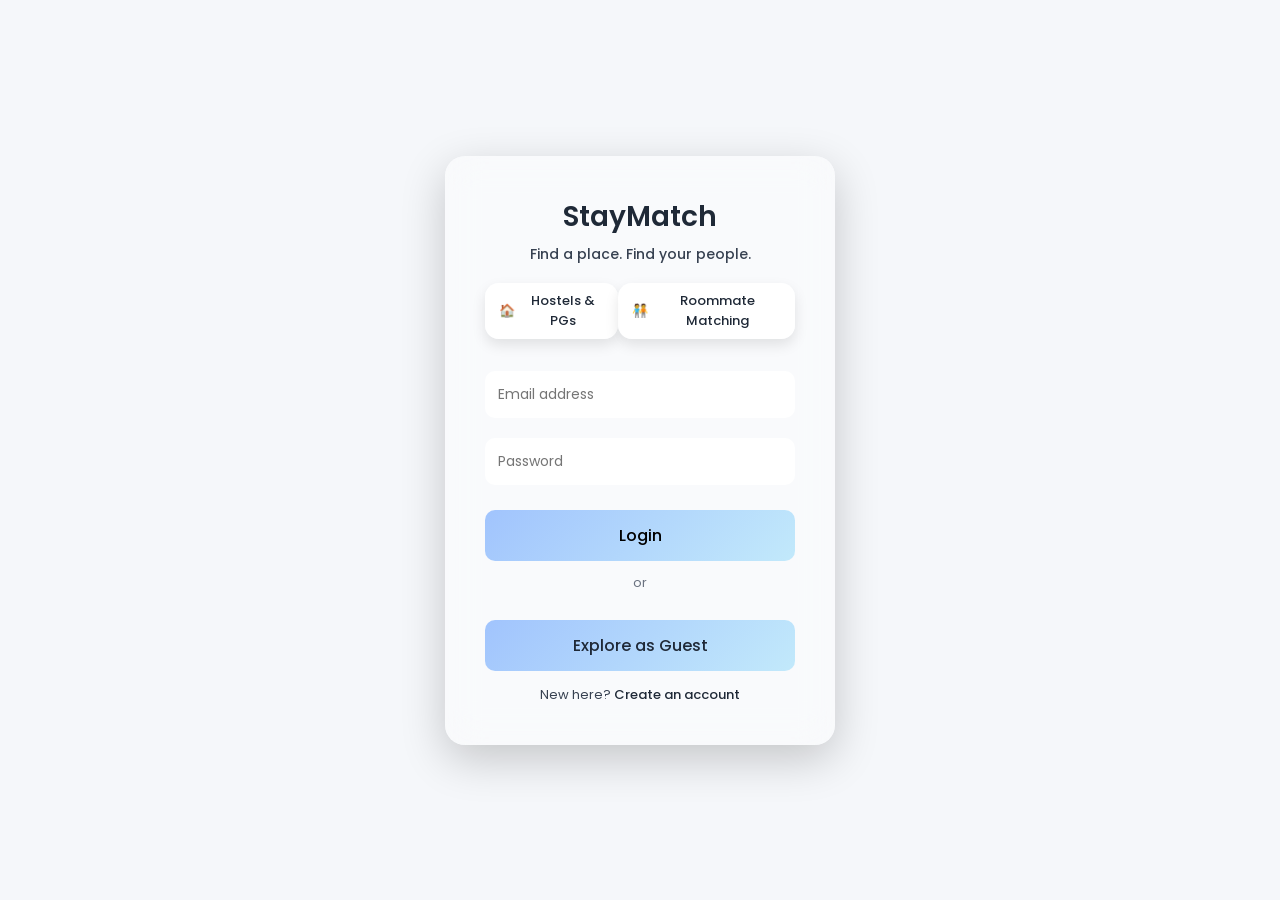
==== index.html @ e63fee82 "Add files via upload" ====
<!DOCTYPE html>
<html lang="en">
<head>
  <meta charset="UTF-8">
  <title>StayMatch | Hostel & Roommate Finder</title>

  <!-- Google Font -->
  <link href="https://fonts.googleapis.com/css2?family=Poppins:wght@300;400;500;600&display=swap" rel="stylesheet">

  <link rel="stylesheet" href="style.css">
</head>
<body>

  <!-- Background -->
  <div class="background"></div>

  <!-- Login Card -->
  <div class="login-card">
    <h1>StayMatch</h1>
    <p class="tagline">Find a place. Find your people.</p>

    <!-- Feature indicators -->
    <div class="features">
      <div class="feature">🏠 <span>Hostels & PGs</span></div>
      <div class="feature">🧑‍🤝‍🧑 <span>Roommate Matching</span></div>
    </div>

    <input type="email" placeholder="Email address">
    <input type="password" placeholder="Password">

    <button>Login</button>

    <span class="divider">or</span>

    <button class="guest-btn">Explore as Guest</button>

    <div class="bottom-text">
      New here? <a href="#">Create an account</a>
    </div>
  </div>

</body>
</html>
---- style.css ----
* {
  margin: 0;
  padding: 0;
  box-sizing: border-box;
  font-family: 'Poppins', sans-serif;
}

body {
  height: 100vh;
  display: flex;
  justify-content: center;
  align-items: center;
  background: #f5f7fa;
  overflow: hidden;
}

/* SHARED LIVING BACKGROUND */
.background {
  position: absolute;
  width: 100%;
  height: 100%;
  background: url('https://images.unsplash.com/photo-1600585154340-be6161a56a0c?auto=format&fit=crop&w=1600&q=80');
  background-size: cover;
  background-position: center;
  filter: brightness(0.85);
  z-index: -1;
}

/* GLASS LOGIN CARD */
.login-card {
  width: 390px;
  padding: 40px;
  border-radius: 20px;
  background: rgba(255, 255, 255, 0.4);
  backdrop-filter: blur(18px);
  box-shadow: 0 14px 45px rgba(0,0,0,0.2);
  text-align: center;
  animation: fadeUp 0.8s ease;
}

/* Entry animation */
@keyframes fadeUp {
  from {
    opacity: 0;
    transform: translateY(25px);
  }
  to {
    opacity: 1;
    transform: translateY(0);
  }
}

.login-card h1 {
  font-size: 28px;
  font-weight: 600;
  color: #1f2937;
  margin-bottom: 6px;
}

.tagline {
  font-size: 14px;
  color: #374151;
  margin-bottom: 18px;
  font-weight: 500;
}

/* Feature chips */
.features {
  display: flex;
  justify-content: space-between;
  margin-bottom: 22px;
}

.feature {
  background: rgba(255,255,255,0.9);
  padding: 8px 14px;
  border-radius: 14px;
  font-size: 13px;
  display: flex;
  align-items: center;
  gap: 6px;
  box-shadow: 0 6px 14px rgba(0,0,0,0.1);
}

.feature span {
  font-weight: 500;
  color: #1f2937;
}

.login-card input {
  width: 100%;
  padding: 13px;
  margin: 10px 0;
  border-radius: 10px;
  border: none;
  outline: none;
  background: rgba(255,255,255,0.95);
  font-size: 14px;
}

/* Buttons */
.login-card button {
  width: 100%;
  padding: 13px;
  margin-top: 15px;
  border-radius: 10px;
  border: none;
  font-size: 16px;
  font-weight: 500;
  cursor: pointer;
  background: linear-gradient(135deg, #a1c4fd, #c2e9fb);
  transition: all 0.3s ease;
}

.login-card button:hover {
  transform: scale(1.04);
  box-shadow: 0 10px 22px rgba(0,0,0,0.18);
}

.guest-btn {
  background: rgba(255,255,255,0.95);
  color: #1f2937;
}

.divider {
  display: block;
  margin: 12px 0;
  color: #6b7280;
  font-size: 13px;
}

.bottom-text {
  margin-top: 14px;
  font-size: 13px;
  color: #374151;
}

.bottom-text a {
  color: #1f2937;
  font-weight: 500;
  text-decoration: none;
}
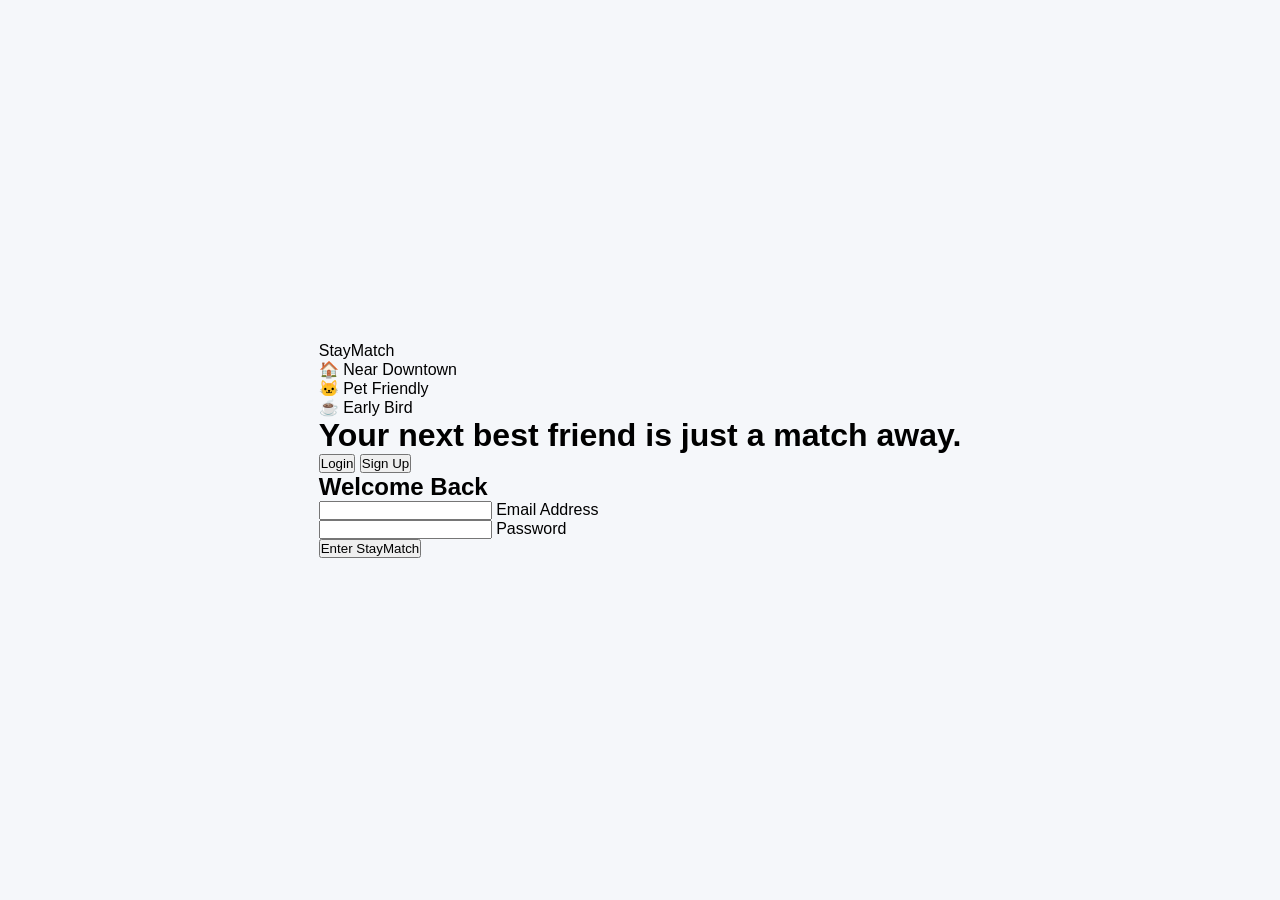
==== commit e8f32ee6: "updated the login page after signing up" ====
--- a/index.html
+++ b/index.html
@@ -1,43 +1,92 @@
 <!DOCTYPE html>
 <html lang="en">
 <head>
-  <meta charset="UTF-8">
-  <title>StayMatch | Hostel & Roommate Finder</title>
+<meta charset="UTF-8">
+<meta name="viewport" content="width=device-width, initial-scale=1.0">
+<title>StayMatch | Find Your Human</title>
 
-  <!-- Google Font -->
-  <link href="https://fonts.googleapis.com/css2?family=Poppins:wght@300;400;500;600&display=swap" rel="stylesheet">
+<link rel="stylesheet" href="style.css">
 
-  <link rel="stylesheet" href="style.css">
+<link href="https://fonts.googleapis.com/css2?family=Outfit:wght@300;400;600&display=swap" rel="stylesheet">
+
 </head>
+
 <body>
 
-  <!-- Background -->
-  <div class="background"></div>
+<div class="main-container">
 
-  <!-- Login Card -->
-  <div class="login-card">
-    <h1>StayMatch</h1>
-    <p class="tagline">Find a place. Find your people.</p>
+<div class="visual-side">
 
-    <!-- Feature indicators -->
-    <div class="features">
-      <div class="feature">🏠 <span>Hostels & PGs</span></div>
-      <div class="feature">🧑‍🤝‍🧑 <span>Roommate Matching</span></div>
-    </div>
+<div class="logo">Stay<span>Match</span></div>
 
-    <input type="email" placeholder="Email address">
-    <input type="password" placeholder="Password">
+<div class="floating-cards">
+<div class="card c1">🏠 <span>Near Downtown</span></div>
+<div class="card c2">🐱 <span>Pet Friendly</span></div>
+<div class="card c3">☕ <span>Early Bird</span></div>
+</div>
 
-    <button>Login</button>
+<h1>Your next best friend is just a <span>match</span> away.</h1>
 
-    <span class="divider">or</span>
+</div>
 
-    <button class="guest-btn">Explore as Guest</button>
 
-    <div class="bottom-text">
-      New here? <a href="#">Create an account</a>
-    </div>
-  </div>
+<div class="form-side">
+
+<div class="form-wrapper">
+
+<div class="tab-group">
+<button id="login-tab" class="tab-btn active">Login</button>
+<button id="signup-tab" class="tab-btn">Sign Up</button>
+</div>
+
+
+<form id="login-form" class="auth-form active">
+
+<h2>Welcome Back</h2>
+
+<div class="input-group">
+<input type="email" id="login-email" required>
+<label>Email Address</label>
+</div>
+
+<div class="input-group">
+<input type="password" id="login-pass" required>
+<label>Password</label>
+</div>
+
+<button type="submit" class="btn-primary">Enter StayMatch</button>
+
+</form>
+
+
+<form id="signup-form" class="auth-form" style="display:none">
+
+<h2>Create Account</h2>
+
+<div class="input-group">
+<input type="text" id="reg-name" required>
+<label>Full Name</label>
+</div>
+
+<div class="input-group">
+<input type="email" id="reg-email" required>
+<label>Email Address</label>
+</div>
+
+<div class="input-group">
+<input type="password" id="reg-pass" required>
+<label>Create Password</label>
+</div>
+
+<button type="submit" class="btn-primary">Start Matching</button>
+
+</form>
+
+</div>
+</div>
+</div>
+
+<script src="../src/components/script.js"></script>
 
 </body>
 </html>
